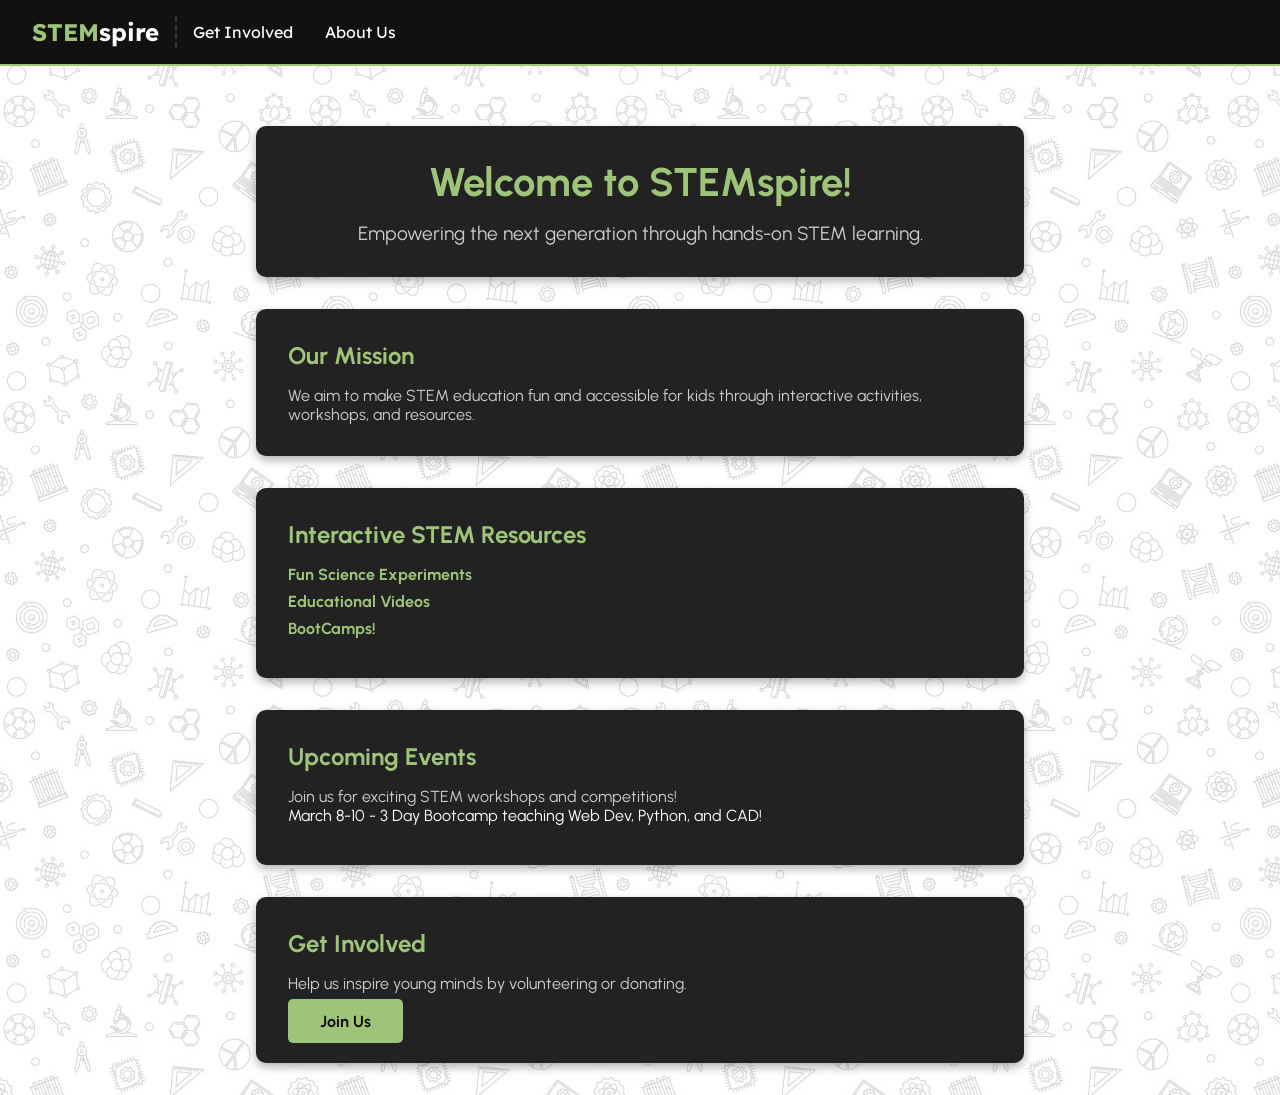
==== index.html @ 9f72f25f "fix stylesheet path" ====
<!DOCTYPE html>
<html lang="en">

<head>
    <meta charset="UTF-8">
    <meta name="viewport" content="width=device-width, initial-scale=1.0">
    <title>STEMspire - Inspiring Young Minds</title>
    <link rel="stylesheet" href="https://fonts.googleapis.com/css?family=Lexend">
    <link rel="stylesheet" href="https://fonts.googleapis.com/css?family=Urbanist">
    <link rel="stylesheet" href="assets/css/style.css">
    <link rel="stylesheet" href="assets/css/home.css">
</head>

<body>
    <div class="navbar">
        <div class="domain"><a href="."><span class="STEM">STEM</span>spire</a></div>
        <div class="vertical-line"></div>
        <div class="contributions-page"><a href="get-involved">Get Involved</a></div>
        <div class="about-me-page"><a href="about">About Us</a></div>
    </div>

    <div class="container">
        <section class="hero card">
            <h1>Welcome to STEMspire!</h1>
            <p>Empowering the next generation through hands-on STEM learning.</p>
        </section>

        <section class="mission card">
            <h2>Our Mission</h2>
            <p>We aim to make STEM education fun and accessible for kids through interactive activities, workshops, and resources.</p>
        </section>

        <section class="resources card">
            <h2>Interactive STEM Resources</h2>
            <ul>
                <li><a href="#">Fun Science Experiments</a></li>
                <li><a href="#">Educational Videos</a></li>
                <li><a href="#">BootCamps!</a></li>
            </ul>
        </section>

        <section class="events card">
            <h2>Upcoming Events</h2>
            <p>Join us for exciting STEM workshops and competitions!</p>
            <ul>
                <li>March 8-10 - 3 Day Bootcamp teaching Web Dev, Python, and CAD!</li>
            </ul>
        </section>

        <section class="cta card">
            <h2>Get Involved</h2>
            <p>Help us inspire young minds by volunteering or donating.</p>
            <br>
            <a href="get-involved.html" class="btn">Join Us</a>
        </section>
    </div>
</body>

</html>
---- assets/css/style.css ----
* {
  margin: 0;
  padding: 0;
  box-sizing: border-box;
}

body {
  /* background-color:#9dc378; */
  background-image: url("../images/png/repeat.png");
  background-size:auto;
  background-repeat:repeat;
  color: white;
  font-family: "Urbanist", sans-serif;
  display: flex;
  flex-direction: column;
  align-items: center;
  justify-content: center;
  height: 100vh;
}

.navbar {
  position: absolute;
  top: 0;
  width: 100%;
  background-color: #111;
  color: white;
  padding: 1rem 2rem;
  display: flex;
  align-items: center;
  border-bottom: 2px solid #9ec479;
}

.navbar .domain a {
  font-size: 1.5rem;
  font-weight: bold;
  font-family: "Lexend";
  color: white;
  text-decoration: none;
  user-select: none;
  padding-right: 1rem;
}

.navbar .domain .STEM {
  color:#9ec479;
}

.navbar .contributions-page a,
.about-me-page a {
  font-size: 1rem;
  color: white;
  font-family: "Lexend";
  text-decoration: none;
  padding-left: 1rem;
  padding-right: 1rem;
}

.vertical-line {
  border-left: 2px;
  border-right: 0px;
  border-top: 0px;
  border-bottom: 0px;
  border-style: dashed;
  border-color: #333;
  height: 2rem;
}
---- assets/css/home.css ----
.container {
  width: 80%;
  max-width: 60%;
  margin-top: 20rem;
}

.card {
  background-color: #222;
  border-radius: 10px;
  padding: 2rem;
  margin-bottom: 2rem;
  box-shadow: 0 4px 10px rgba(0, 0, 0, 0.3);
}

.card h2,
.card h1 {
  color: #9ec479;
  margin-bottom: 1rem;
}

.card p {
  color: #ccc;
}

.card a {
  color: #9ec479;
  text-decoration: none;
  font-weight: bold;
}

.card ul {
  list-style-type: none;
}

.card ul li {
  margin-bottom: 0.5rem;
}

.hero {
  text-align: center;
}

.hero h1 {
  font-size: 2.5rem;
  margin-bottom: 1rem;
}

.hero p {
  font-size: 1.2rem;
}

.cta .btn {
  background-color: #9ec479;
  padding: 0.8rem 2rem;
  text-align: center;
  border-radius: 5px;
  text-decoration: none;
  color: #111;
  font-weight: bold;
  transition: background-color 0.3s ease;
}

.cta .btn:hover {
  background-color: #7ea351;
}
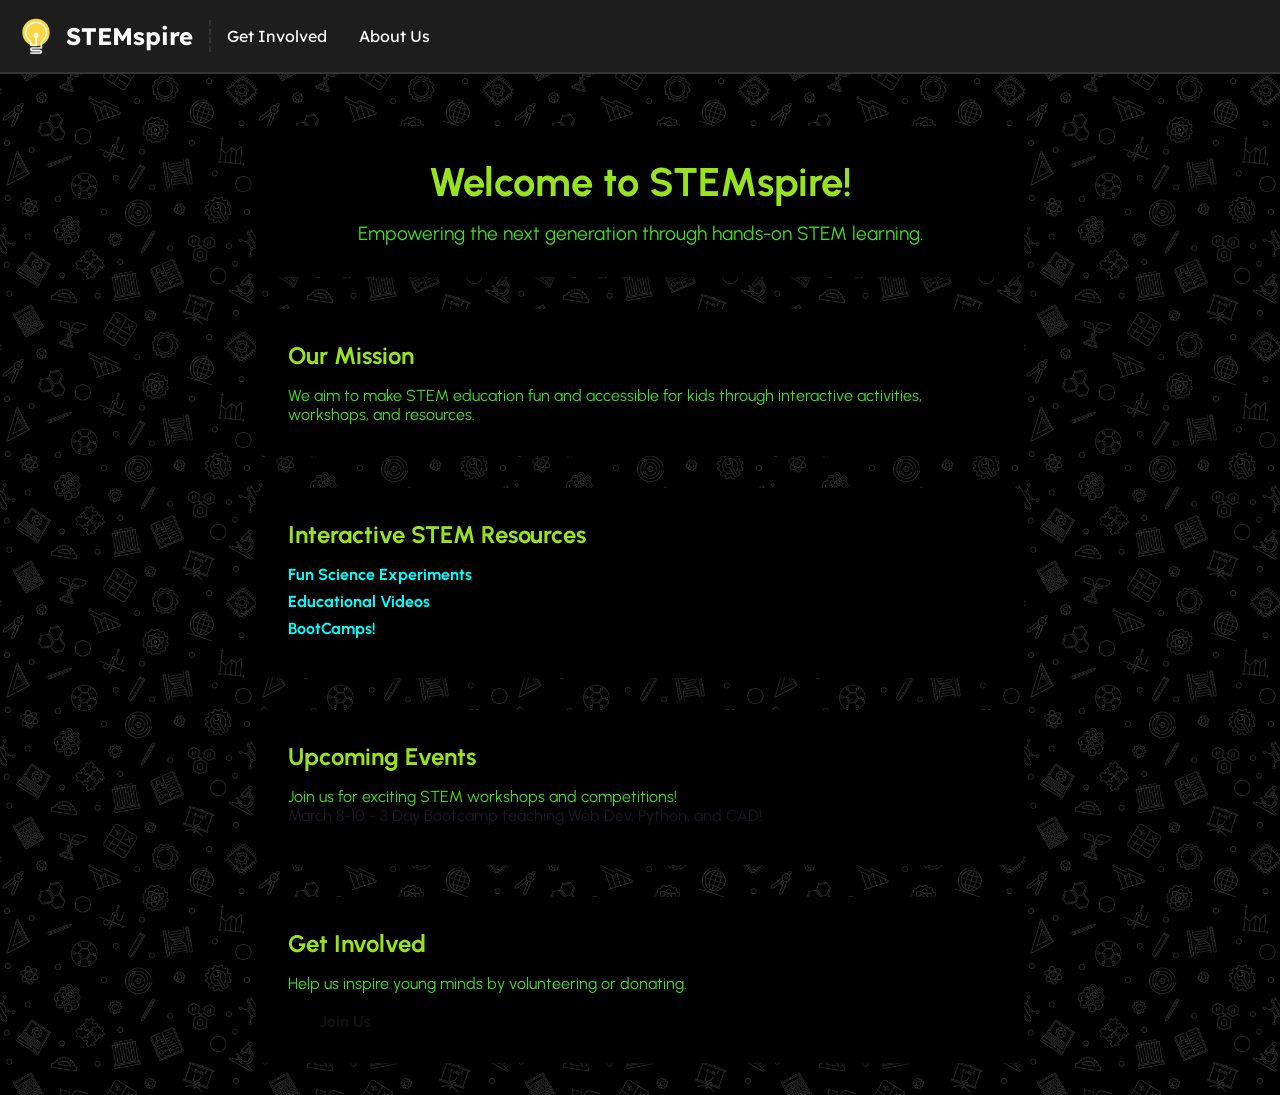
==== commit 72c69afb: "dark theme, logo in navbar" ====
--- a/index.html
+++ b/index.html
@@ -13,10 +13,13 @@
 
 <body>
     <div class="navbar">
-        <div class="domain"><a href="."><span class="STEM">STEM</span>spire</a></div>
+        <div class="domain">
+            <img src="assets/images/svg/logo.svg" alt="STEMspire Logo" class="logo">
+            <a href="."><span class="STEM">STEM</span>spire</a>
+        </div>
         <div class="vertical-line"></div>
-        <div class="contributions-page"><a href="get-involved">Get Involved</a></div>
-        <div class="about-me-page"><a href="about">About Us</a></div>
+        <div class="contributions-page"><a href="get-involved/index.html">Get Involved</a></div>
+        <div class="about-me-page"><a href="about/index.html">About Us</a></div>
     </div>
 
     <div class="container">
--- a/assets/css/style.css
+++ b/assets/css/style.css
@@ -6,10 +6,10 @@
 
 body {
   /* background-color:#9dc378; */
-  background-image: url("../images/png/repeat.png");
-  background-size:auto;
+  background-image: url("../images/png/background-dark.png");
+  background-size:40%;
   background-repeat:repeat;
-  color: white;
+  color: rgb(28, 21, 35);
   font-family: "Urbanist", sans-serif;
   display: flex;
   flex-direction: column;
@@ -22,12 +22,14 @@
   position: absolute;
   top: 0;
   width: 100%;
-  background-color: #111;
-  color: white;
-  padding: 1rem 2rem;
+  background-color: #1d1d1d;
+  color: #ffffff;
+  padding-top: 1rem;
+  padding-bottom: 1rem;
+  padding-left: 1rem;
   display: flex;
   align-items: center;
-  border-bottom: 2px solid #9ec479;
+  border-bottom: 2px solid #333333;
 }
 
 .navbar .domain a {
@@ -41,13 +43,24 @@
 }
 
 .navbar .domain .STEM {
-  color:#9ec479;
+  color:#ffffff;
+}
+
+.navbar .domain {
+  display: flex;
+  align-items: center;
+}
+
+.navbar .logo {
+  height: 40px;
+  width: auto;
+  margin-right: 10px;
 }
 
 .navbar .contributions-page a,
 .about-me-page a {
   font-size: 1rem;
-  color: white;
+  color: #ffffff;
   font-family: "Lexend";
   text-decoration: none;
   padding-left: 1rem;
@@ -60,6 +73,6 @@
   border-top: 0px;
   border-bottom: 0px;
   border-style: dashed;
-  border-color: #333;
+  border-color: #333333;
   height: 2rem;
 }
--- a/assets/css/home.css
+++ b/assets/css/home.css
@@ -5,7 +5,7 @@
 }
 
 .card {
-  background-color: #222;
+  background-color: #000000;
   border-radius: 10px;
   padding: 2rem;
   margin-bottom: 2rem;
@@ -14,16 +14,16 @@
 
 .card h2,
 .card h1 {
-  color: #9ec479;
+  color: #98e31f;
   margin-bottom: 1rem;
 }
 
 .card p {
-  color: #ccc;
+  color: #44da22;
 }
 
 .card a {
-  color: #9ec479;
+  color: #00ffff;
   text-decoration: none;
   font-weight: bold;
 }
@@ -50,7 +50,7 @@
 }
 
 .cta .btn {
-  background-color: #9ec479;
+  background-color: #000000;
   padding: 0.8rem 2rem;
   text-align: center;
   border-radius: 5px;
@@ -61,5 +61,5 @@
 }
 
 .cta .btn:hover {
-  background-color: #7ea351;
+  background-color: #00ffff;
 }
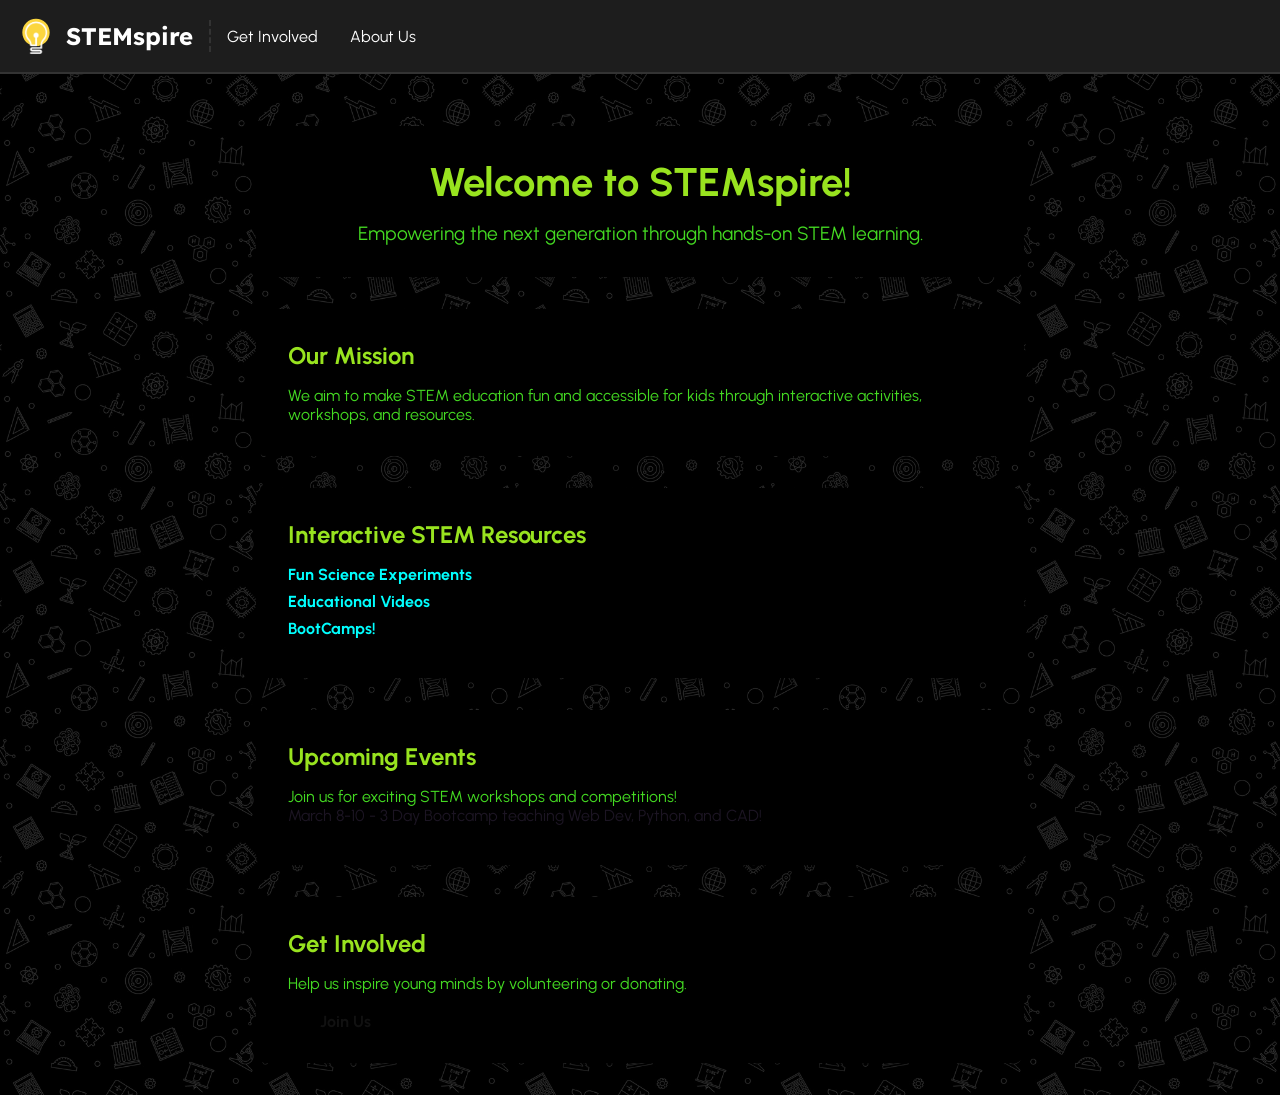
==== commit e10eeda4: "added favicon to all pages" ====
--- a/index.html
+++ b/index.html
@@ -5,6 +5,7 @@
     <meta charset="UTF-8">
     <meta name="viewport" content="width=device-width, initial-scale=1.0">
     <title>STEMspire - Inspiring Young Minds</title>
+    <link rel="icon" type="image/x-icon" href="assets/images/svg/logo.svg">
     <link rel="stylesheet" href="https://fonts.googleapis.com/css?family=Lexend">
     <link rel="stylesheet" href="https://fonts.googleapis.com/css?family=Urbanist">
     <link rel="stylesheet" href="assets/css/style.css">
@@ -18,8 +19,8 @@
             <a href="."><span class="STEM">STEM</span>spire</a>
         </div>
         <div class="vertical-line"></div>
-        <div class="contributions-page"><a href="get-involved/index.html">Get Involved</a></div>
-        <div class="about-me-page"><a href="about/index.html">About Us</a></div>
+        <div class="contributions-page"><a href="get-involved">Get Involved</a></div>
+        <div class="about-me-page"><a href="about">About Us</a></div>
     </div>
 
     <div class="container">
--- a/assets/css/style.css
+++ b/assets/css/style.css
@@ -61,7 +61,7 @@
 .about-me-page a {
   font-size: 1rem;
   color: #ffffff;
-  font-family: "Lexend";
+  font-family: "Urbanist";
   text-decoration: none;
   padding-left: 1rem;
   padding-right: 1rem;
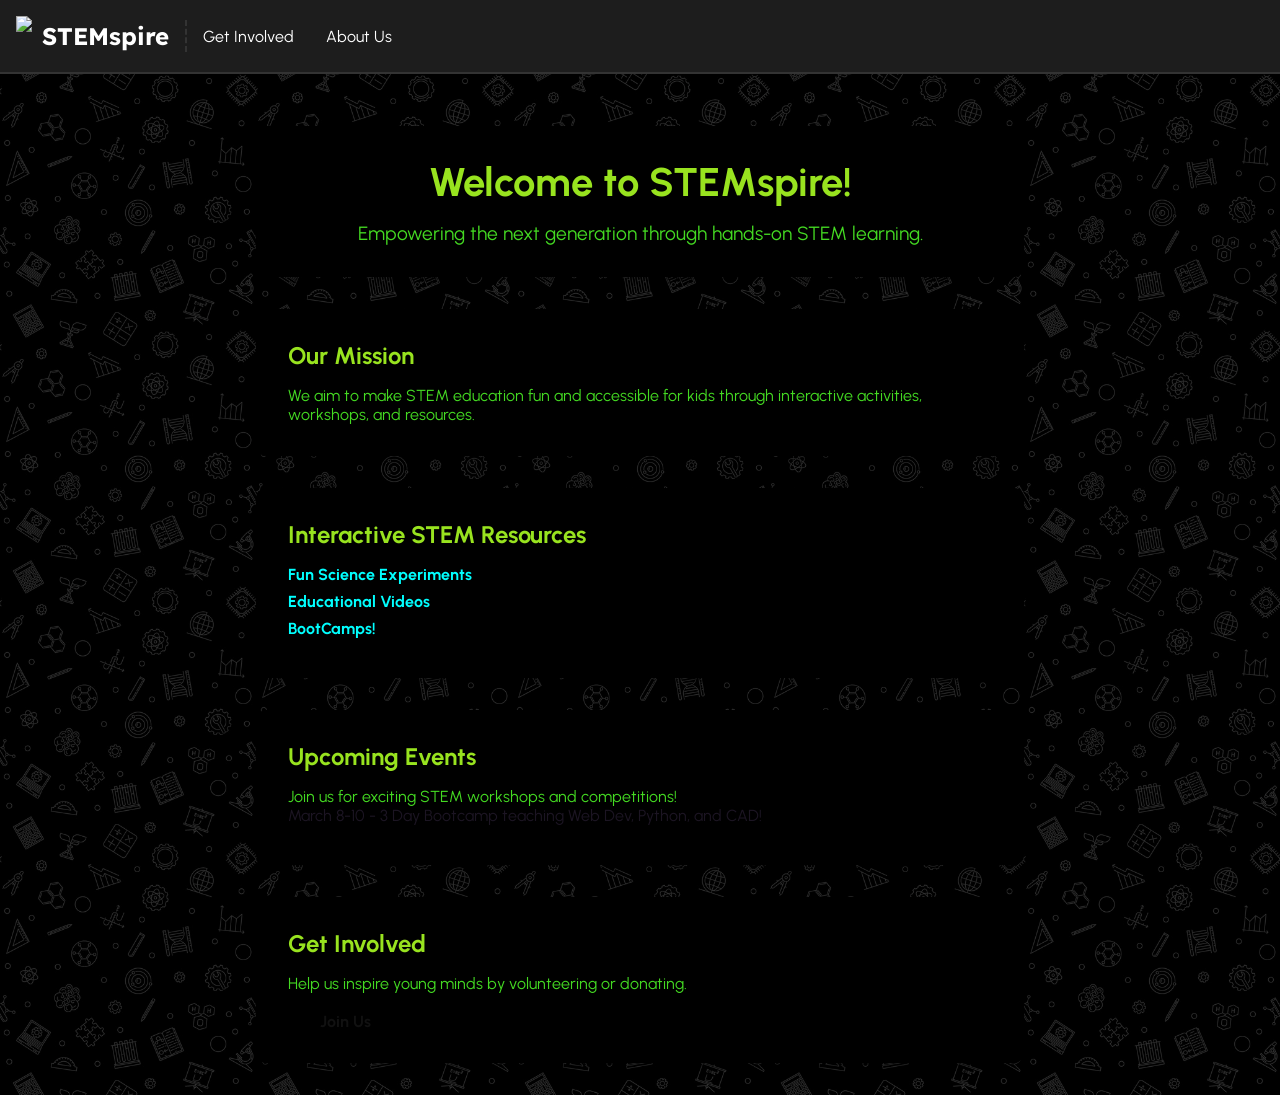
==== commit 4331e060: "logo updated" ====
--- a/index.html
+++ b/index.html
@@ -5,7 +5,7 @@
     <meta charset="UTF-8">
     <meta name="viewport" content="width=device-width, initial-scale=1.0">
     <title>STEMspire - Inspiring Young Minds</title>
-    <link rel="icon" type="image/x-icon" href="assets/images/svg/logo.svg">
+    <link rel="icon" type="image/x-icon" href="assets/images/png/stemspire-high-resolution-logo (1).png">
     <link rel="stylesheet" href="https://fonts.googleapis.com/css?family=Lexend">
     <link rel="stylesheet" href="https://fonts.googleapis.com/css?family=Urbanist">
     <link rel="stylesheet" href="assets/css/style.css">
@@ -15,7 +15,7 @@
 <body>
     <div class="navbar">
         <div class="domain">
-            <img src="assets/images/svg/logo.svg" alt="STEMspire Logo" class="logo">
+            <img src="assets/images/png/stemspire-high-resolution-logo (1).png alt="STEMspire Logo" class="logo">
             <a href="."><span class="STEM">STEM</span>spire</a>
         </div>
         <div class="vertical-line"></div>
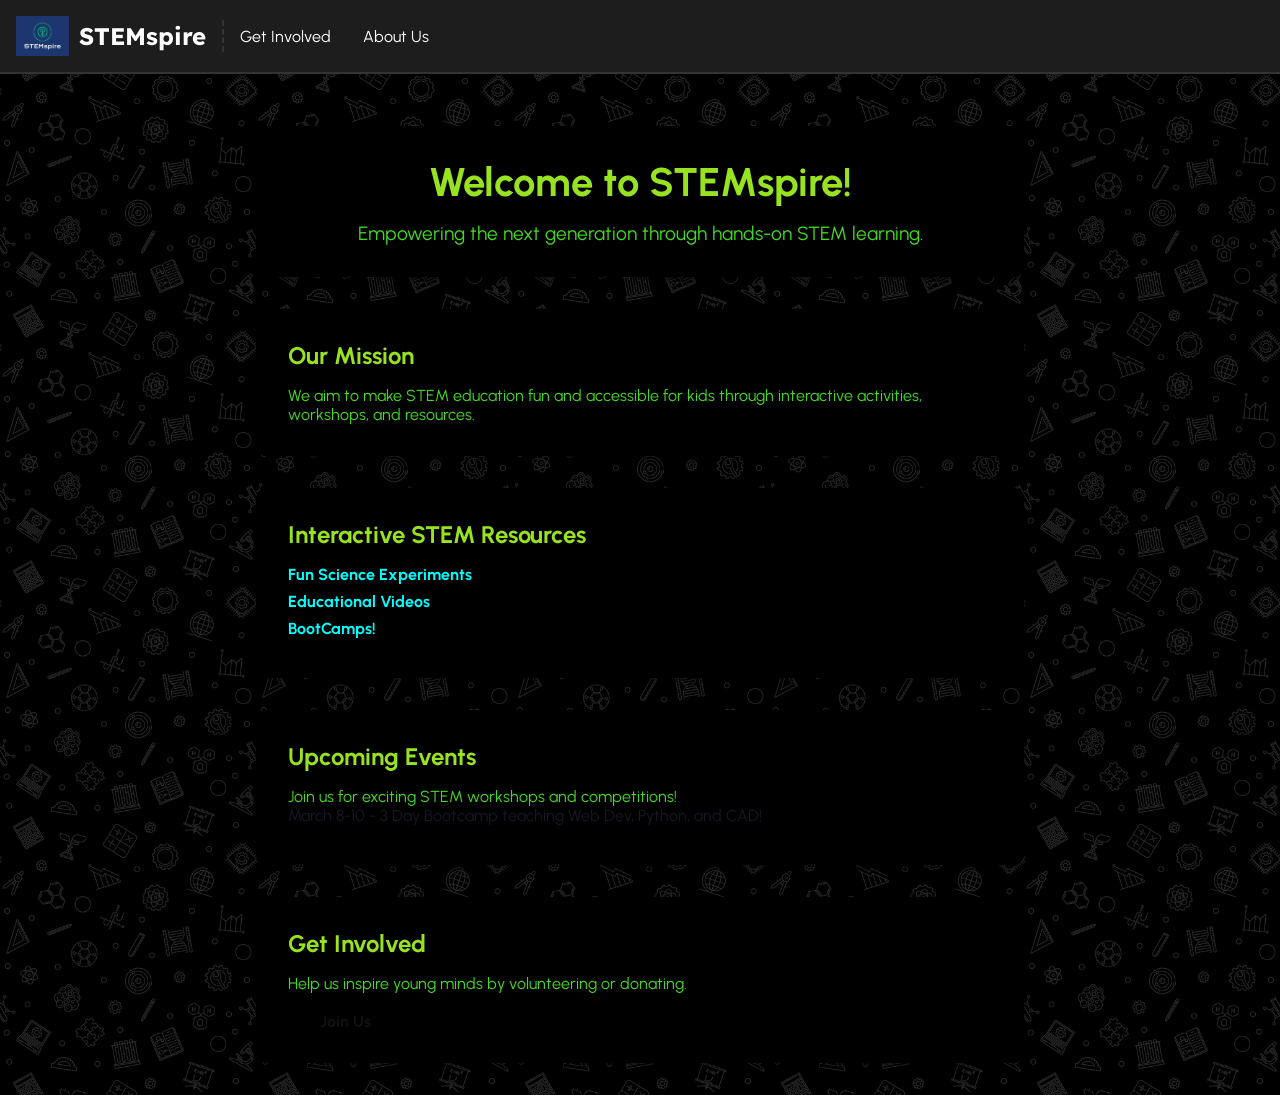
==== commit 04fb662a: "fixed" ====
--- a/index.html
+++ b/index.html
@@ -15,7 +15,7 @@
 <body>
     <div class="navbar">
         <div class="domain">
-            <img src="assets/images/png/stemspire-high-resolution-logo (1).png alt="STEMspire Logo" class="logo">
+            <img src="assets/images/png/stemspire-high-resolution-logo (1).png" alt="STEMspire Logo" class="logo">
             <a href="."><span class="STEM">STEM</span>spire</a>
         </div>
         <div class="vertical-line"></div>
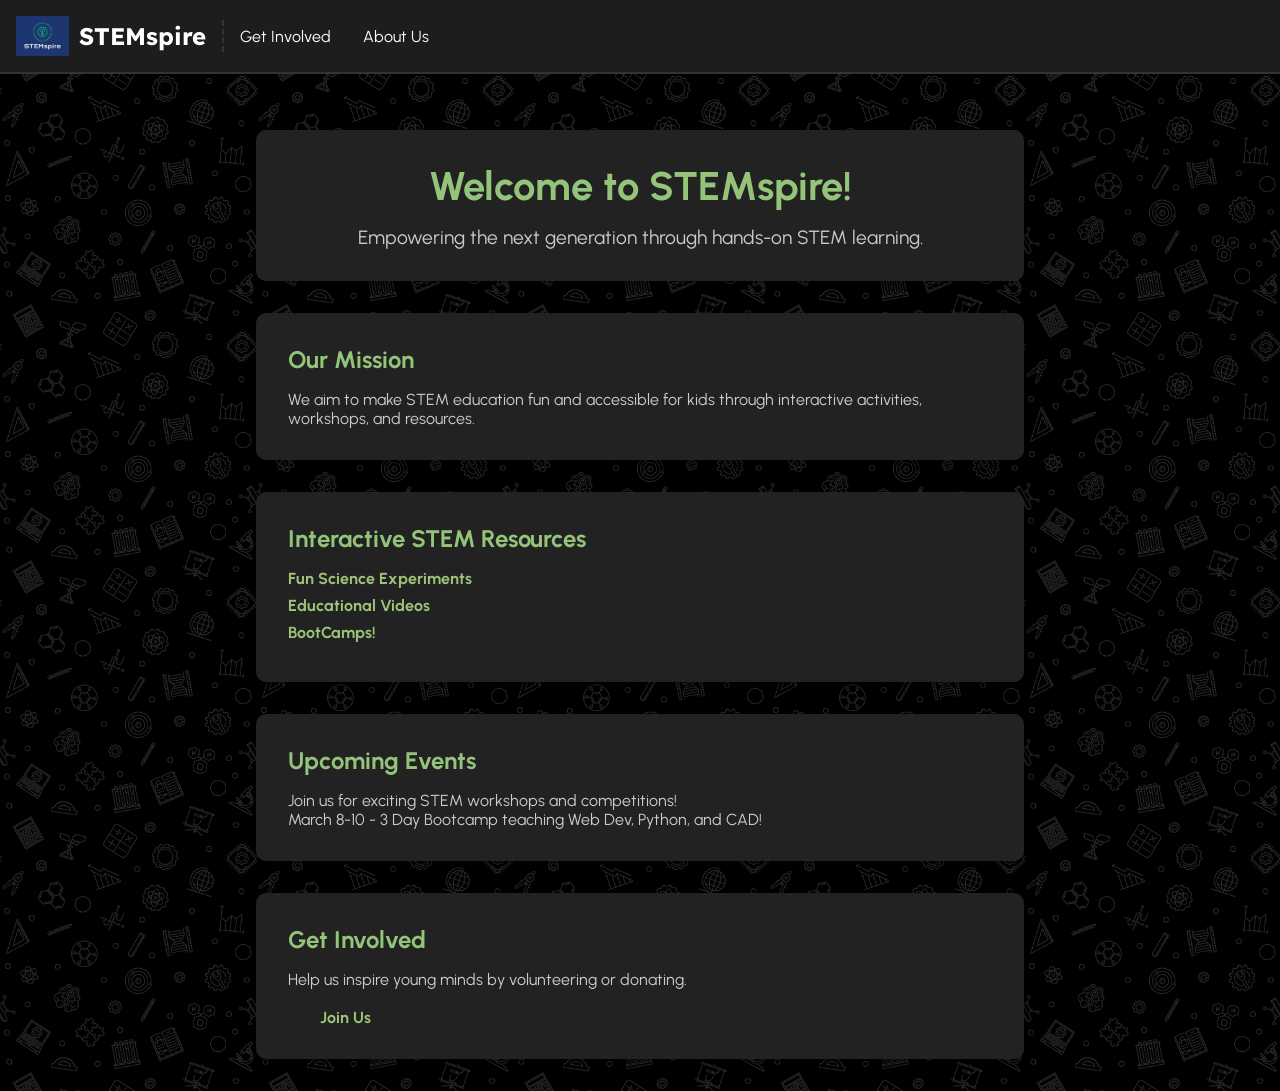
==== commit 706aeb46: "css for everything should be matching" ====
--- a/index.html
+++ b/index.html
@@ -47,7 +47,7 @@
             <h2>Upcoming Events</h2>
             <p>Join us for exciting STEM workshops and competitions!</p>
             <ul>
-                <li>March 8-10 - 3 Day Bootcamp teaching Web Dev, Python, and CAD!</li>
+                <p>March 8-10 - 3 Day Bootcamp teaching Web Dev, Python, and CAD!</p>
             </ul>
         </section>
 
--- a/assets/css/home.css
+++ b/assets/css/home.css
@@ -5,7 +5,7 @@
 }
 
 .card {
-  background-color: #000000;
+  background-color: #222;
   border-radius: 10px;
   padding: 2rem;
   margin-bottom: 2rem;
@@ -14,16 +14,16 @@
 
 .card h2,
 .card h1 {
-  color: #98e31f;
+  color: #93c479;
   margin-bottom: 1rem;
 }
 
 .card p {
-  color: #44da22;
+  color: #ccc;
 }
 
 .card a {
-  color: #00ffff;
+  color: #9ec479;
   text-decoration: none;
   font-weight: bold;
 }
@@ -50,16 +50,16 @@
 }
 
 .cta .btn {
-  background-color: #000000;
+  background-color: #222;
   padding: 0.8rem 2rem;
   text-align: center;
   border-radius: 5px;
   text-decoration: none;
-  color: #111;
+  color: #9ec479;
   font-weight: bold;
   transition: background-color 0.3s ease;
 }
 
 .cta .btn:hover {
-  background-color: #00ffff;
+  background-color: rgb(63, 160, 129);
 }
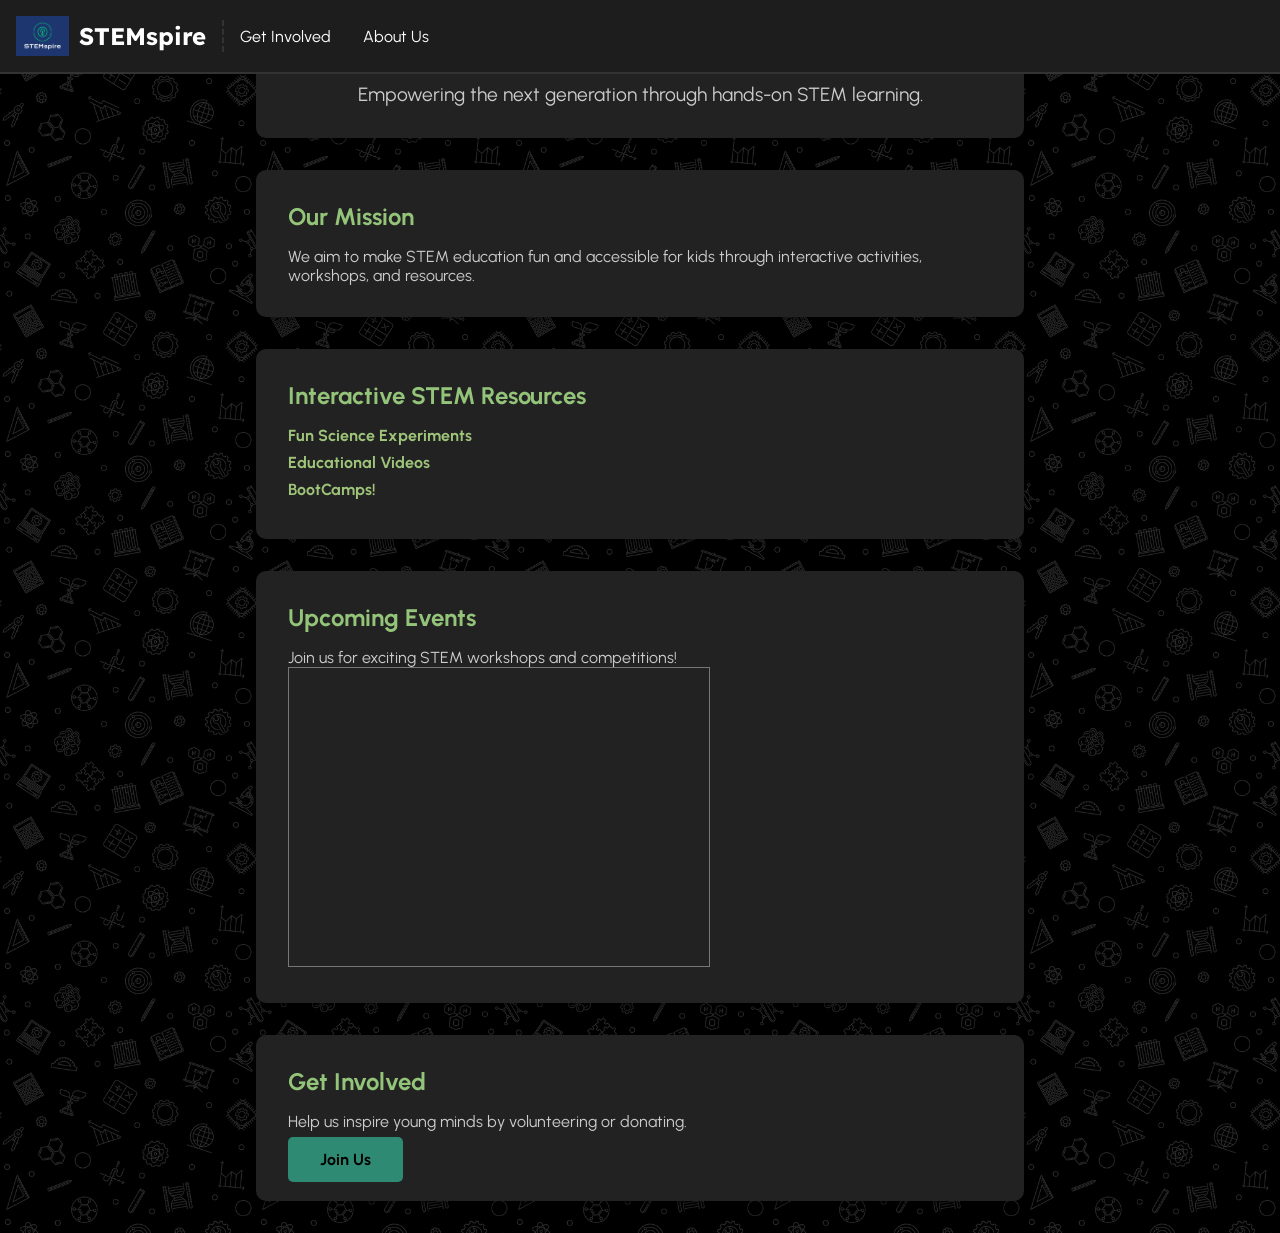
==== commit c5b3f07d: "changed how the buttons are formatted in get invovled. and then added some links. Added a google cal" ====
--- a/index.html
+++ b/index.html
@@ -38,7 +38,7 @@
             <h2>Interactive STEM Resources</h2>
             <ul>
                 <li><a href="#">Fun Science Experiments</a></li>
-                <li><a href="#">Educational Videos</a></li>
+                <li><a href="https://www.youtube.com/channel/UCR1TH3gpZJ5H7A2b26ynSAg">Educational Videos</a></li>
                 <li><a href="#">BootCamps!</a></li>
             </ul>
         </section>
@@ -47,7 +47,7 @@
             <h2>Upcoming Events</h2>
             <p>Join us for exciting STEM workshops and competitions!</p>
             <ul>
-                <p>March 8-10 - 3 Day Bootcamp teaching Web Dev, Python, and CAD!</p>
+                <iframe src="https://calendar.google.com/calendar/embed?height=600&wkst=1&ctz=America%2FLos_Angeles&title=STEMspire%20Schedule&src=ZmI0MTM5MjFhNGNjNzY3ODVhNWE4MTcxZGNiMjExMjdkNjFhYzUwYjcyNzZkYWIxNmFiMjU5MTIxYzhmOWNkYUBncm91cC5jYWxlbmRhci5nb29nbGUuY29t&color=%237CB342" class="calendar"></iframe>
             </ul>
         </section>
 
@@ -55,7 +55,7 @@
             <h2>Get Involved</h2>
             <p>Help us inspire young minds by volunteering or donating.</p>
             <br>
-            <a href="get-involved.html" class="btn">Join Us</a>
+            <a href="/get-involved/index.html" class="btn">Join Us</a>
         </section>
     </div>
 </body>
--- a/assets/css/home.css
+++ b/assets/css/home.css
@@ -48,18 +48,24 @@
 .hero p {
   font-size: 1.2rem;
 }
-
+.calendar {
+  border: solid 1px #777;
+  width: 90%;
+  max-width: 60%;
+  height: 300px;
+  align-self: auto;
+}
 .cta .btn {
-  background-color: #222;
+  background-color: #2e8a72;
   padding: 0.8rem 2rem;
   text-align: center;
   border-radius: 5px;
   text-decoration: none;
-  color: #9ec479;
+  color: #000000;
   font-weight: bold;
   transition: background-color 0.3s ease;
 }
 
 .cta .btn:hover {
-  background-color: rgb(63, 160, 129);
+  background-color: #816ff7;
 }
